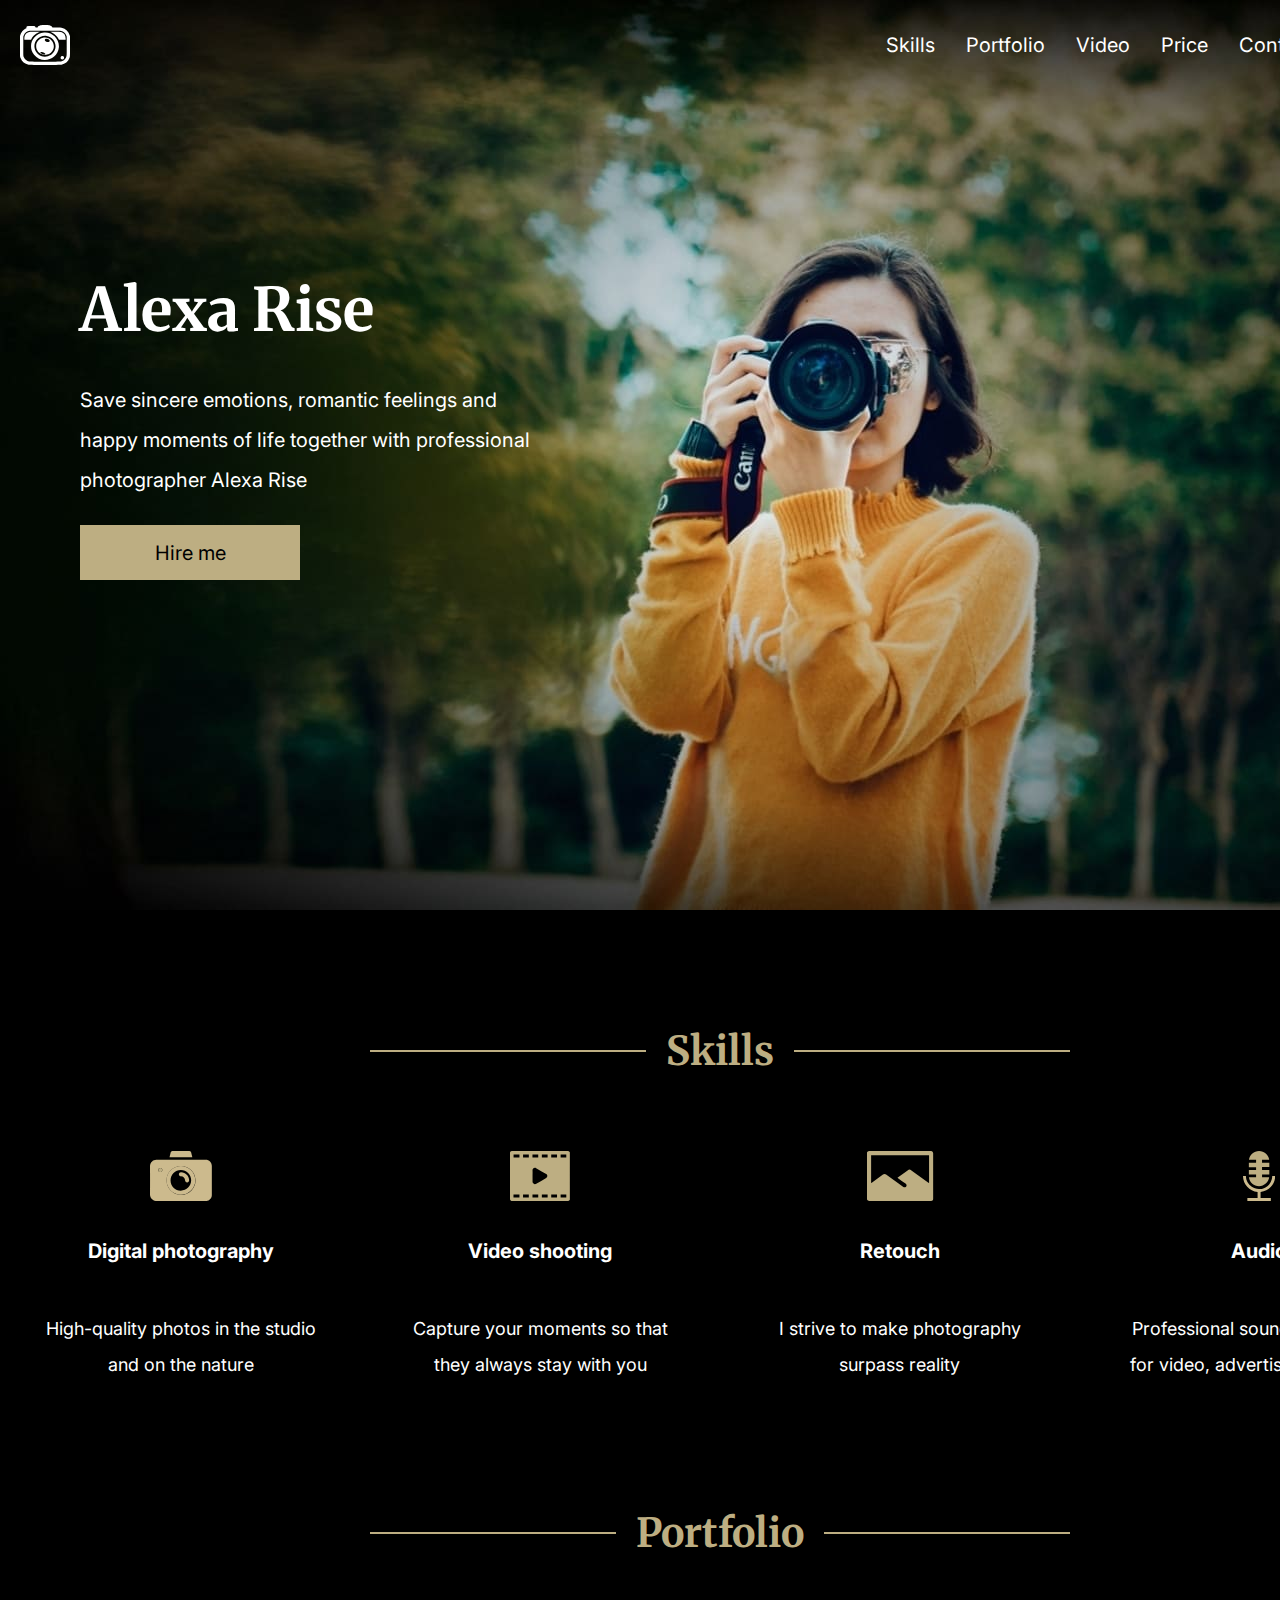
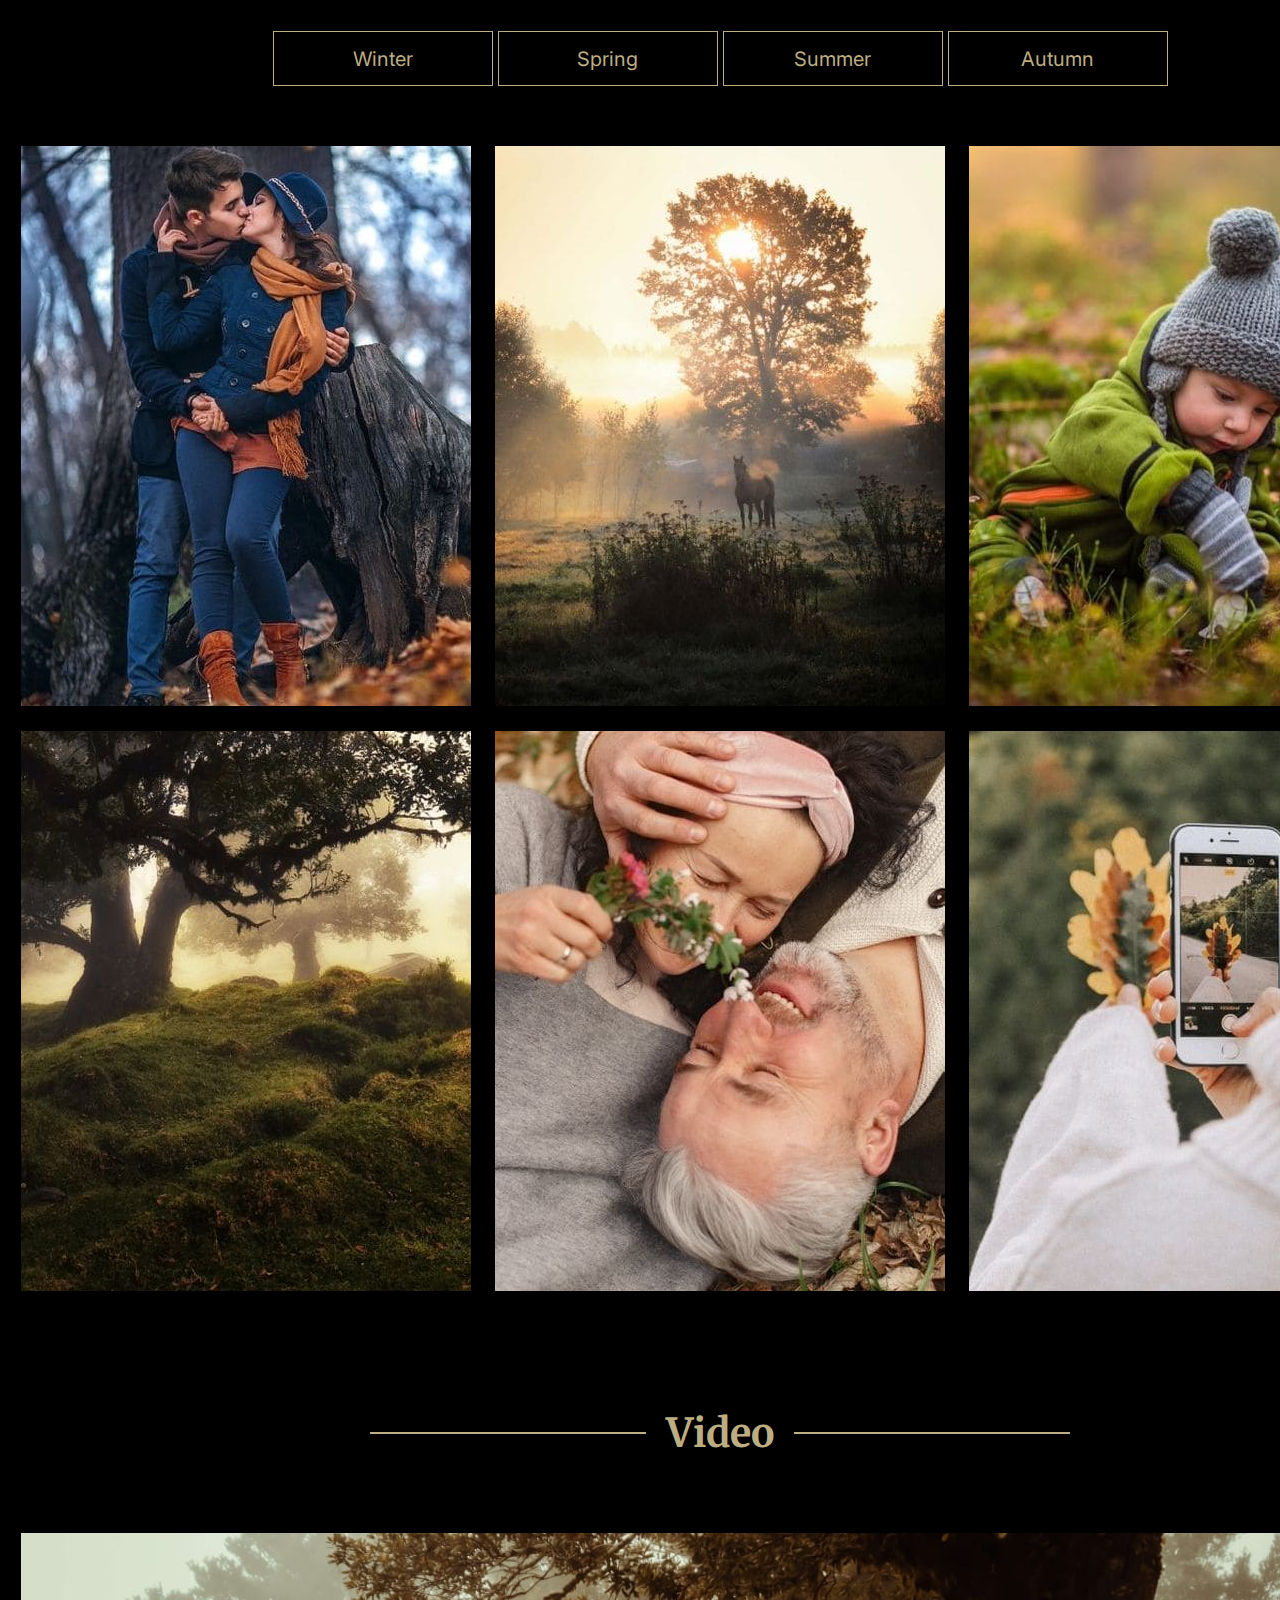
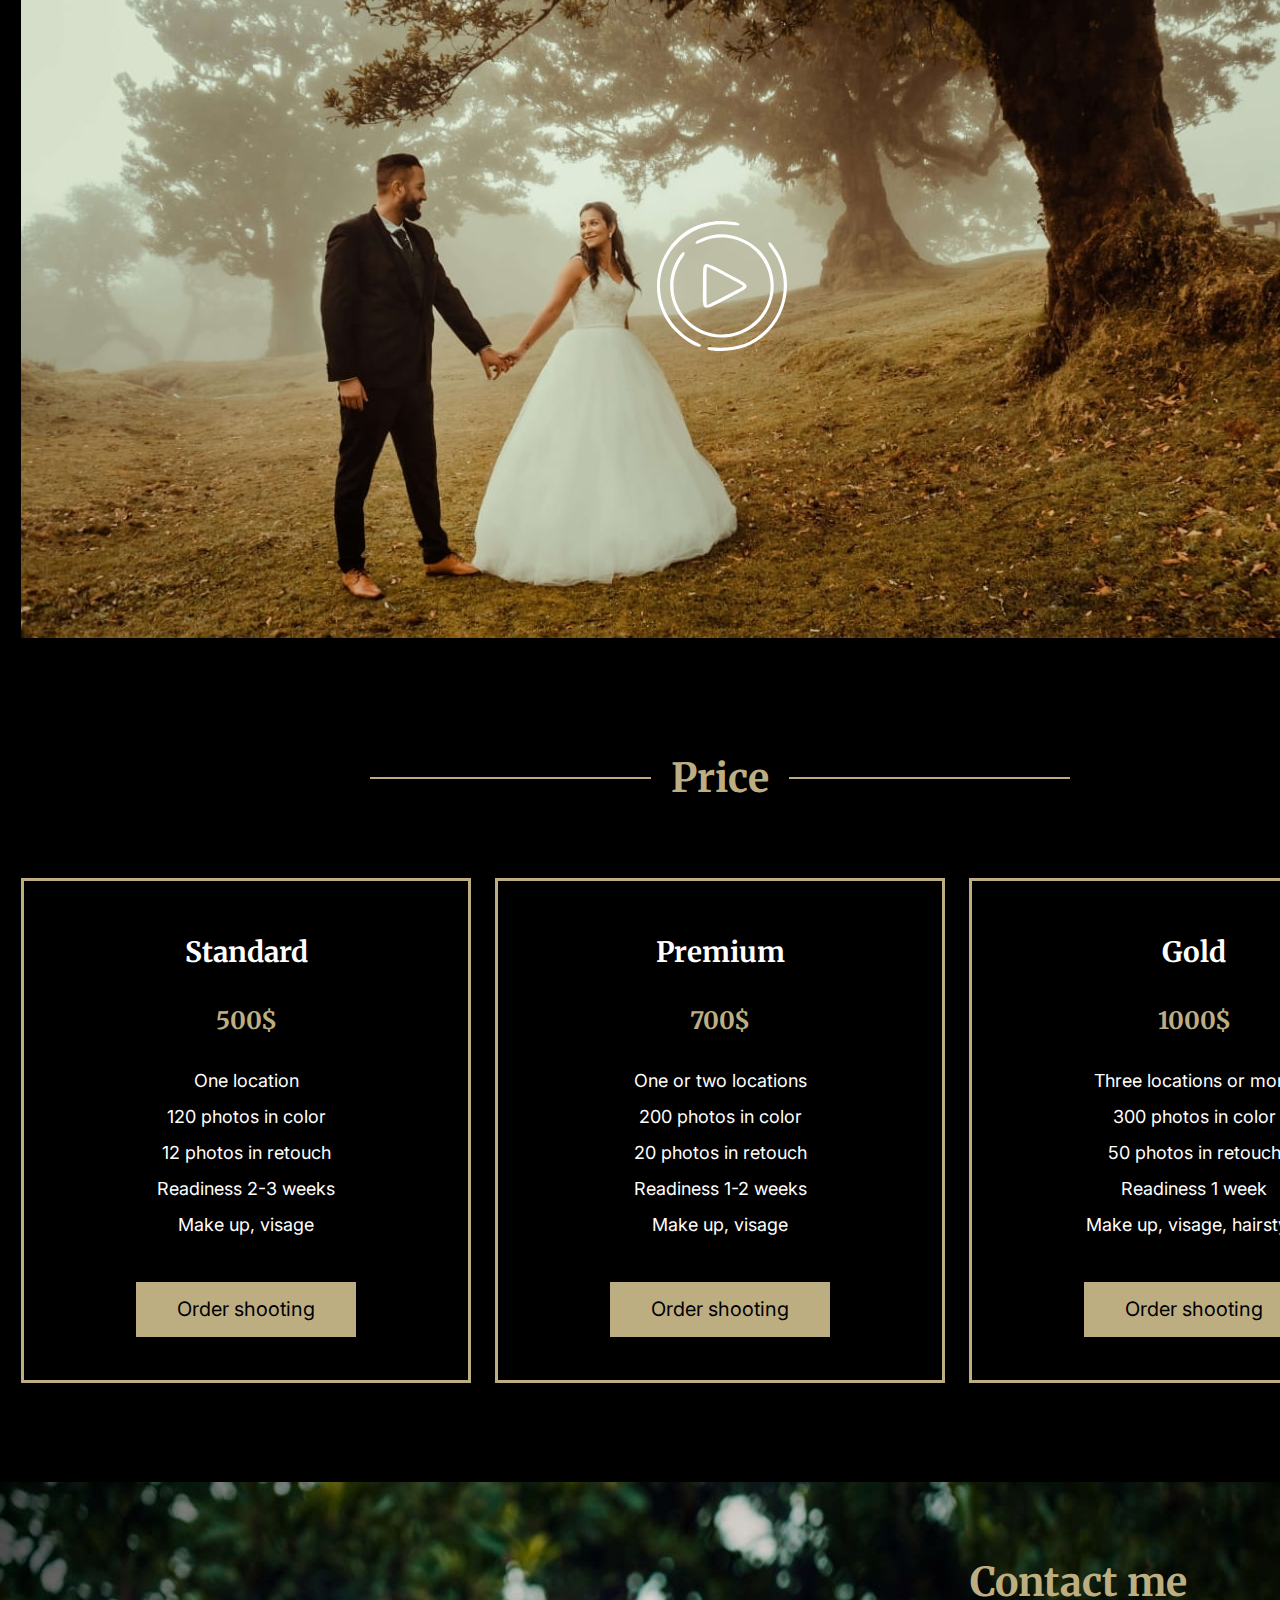
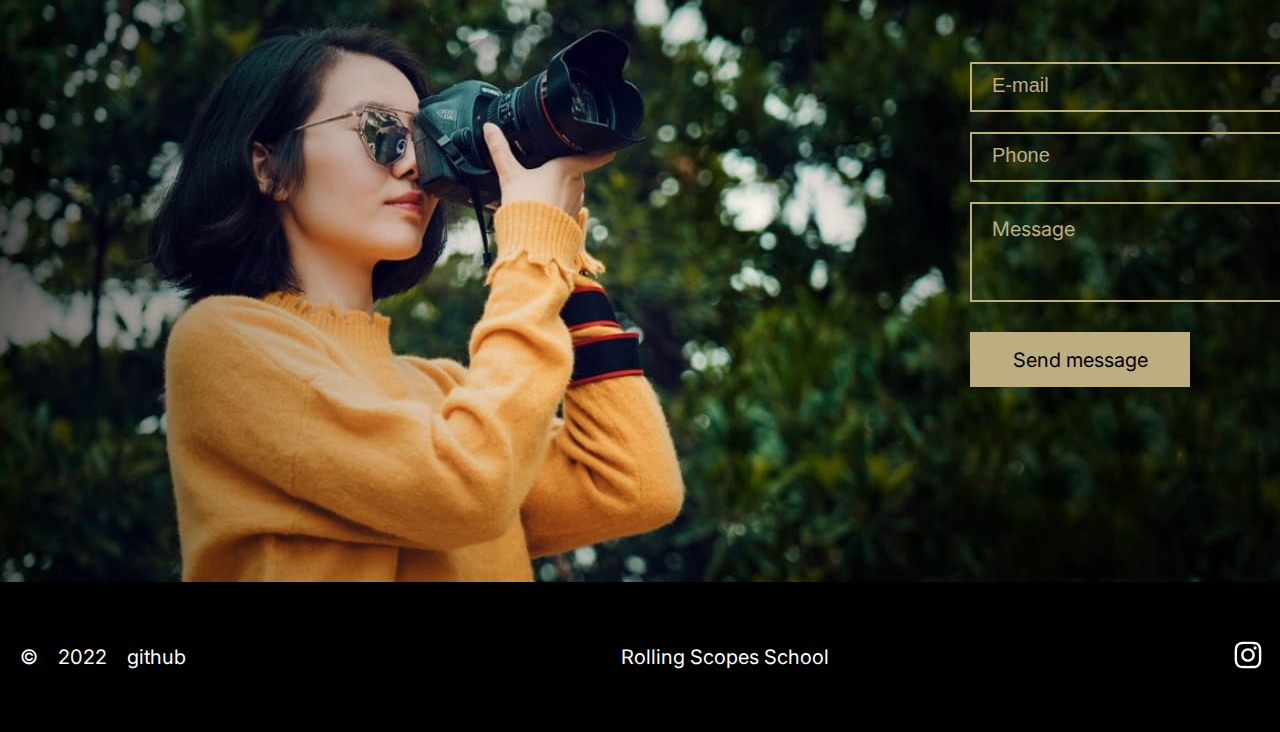
==== portfolio/index.html @ ec8ebc99 "feat: add files in repo" ====
<!DOCTYPE html>
<html lang="en">
<head>
    <meta charset="UTF-8">
    <meta http-equiv="X-UA-Compatible" content="IE=edge">
    <meta name="viewport" content="width=device-width, initial-scale=1.0">
    <title>portfolio</title>
    <link rel="stylesheet" href="style.css">
    <link rel="icon" href="assets/svg/favicon.ico">
    <link rel="preconnect" href="https://fonts.googleapis.com">
<link rel="preconnect" href="https://fonts.gstatic.com" crossorigin>
<link href="https://fonts.googleapis.com/css2?family=Inter:wght@400;700&family=Merriweather:wght@700&display=swap" rel="stylesheet">
</head>
<body>
    <header class="header-container">
        <div class="container" id="header">
          <div id="left">
            <img class="logo" src="./assets/svg/camera.svg" alt="camera">
          </div>
          
          <div id="center">
            <nav class="nav">
                <ul class="nav-list">
                 <li class="nav-item"><a href="#skills" class="nav-link">Skills</a></li>
                  <li class="nav-item"><a href="#portfolio" class="nav-link">Portfolio</a></li>
                  <li class="nav-item"><a href="#video" class="nav-link">Video</a></li>
                  <li class="nav-item"><a href="#price" class="nav-link">Price</a></li>
                  <li class="nav-item"><a href="#contacts" class="nav-link">Contacts</a></li>
                  <li ></li>
                </ul>
               </nav>
          </div>
          <div id="right">
         <a href="" class="lang_switch">ru</a><p id="slash">/</p><a href="" class="lang_switch">en</a>
          </div>
          
        </div>

    </header>
    <main>
        <div class="container">
         <section class="section-bg" id="hero">
             
                 <div id='heading_hero'>
                <h1>Alexa Rise</h1>
                <div id='hero_text'>
                    <p>Save sincere emotions, romantic feelings and happy moments of life together with professional photographer Alexa Rise</p>
                </div>
                <form id='bottom_hero'>
                  <button class="bottom_text">Hire me</button>
                </form>
                 </div>
            
            </section>
            <section class="section-skills" id="skills">
                <h2 class="section-title"><span>Skills</span></h2>
                <div id='skills-items'>
                    <div class="skill-item">
                        <img class="logo_skills" src="./assets/svg/camera1.svg" alt="camera">
                        <p class="header_text">Digital photography</p>
                        <p class="skills_text">High-quality photos in the studio and on the nature</p>
                    </div>
                    <div class="skill-item">
                        <img class="logo_skills" src="./assets/svg/video1.svg" alt="video">
                        <p class="header_text">Video shooting</p>
                        <p class="skills_text">Capture your moments so that they always stay with you</p>
                        </div>
                    <div class="skill-item">
                        <img class="logo_skills" src="./assets/svg/landscape.svg" alt="landscape">
                        <p class="header_text">Retouch</p>
                        <p class="skills_text">I strive to make photography surpass reality</p>
                    </div>
                    <div class="skill-item">
                        <img class="logo_skills" src="./assets/svg/mic1.svg" alt="Audio">
                        <p class="header_text">Audio</p>
                        <p class="skills_text">Professional sounds recording for video, advertising, portfolio</p>
                    </div>
                </div>
           </section>
            <section class="section-portfolio" id="portfolio">
                <h2 class="section-title"><span>Portfolio</span></h2>
                <div class="buttons">
                    <form class='bottom_portfolio'>
                        <button class="bottom_text_portfolio">Winter</button>
                      </form>
                      <form class='bottom_portfolio'>
                        <button class="bottom_text_portfolio">Spring</button>
                      </form>
                      <form class='bottom_portfolio'>
                        <button class="bottom_text_portfolio">Summer</button>
                      </form>
                      <form class='bottom_portfolio'>
                        <button class="bottom_text_portfolio">Autumn</button>
                      </form>
                </div>
                <div id="photo">
                    <img class="photo_item" src="./assets/img/portfolio-img.png" alt="portgolio_photo">
                    <img class="photo_item" src="./assets/img/horse.png" alt="portgolio_photo">
                    <img class="photo_item" src="./assets/img/portfolio-img(2).png" alt="portgolio_photo">
                    <img class="photo_item" src="./assets/img/portfolio-img(3).png" alt="portgolio_photo">
                    <img class="photo_item" src="./assets/img/portfolio-img(4).png" alt="portgolio_photo">
                    <img class="photo_item" src="./assets/img/portfolio-img(5).png" alt="portgolio_photo">
                </div>

            </section>
            <section class="section-video" id="video">
                <h2 class="section-title"><span>Video</span></h2>
                <div id='video_item'>
                    <div id="video_button"></div>
                    <video id="video_player">
                    </video>
                    
                </div>
            </section>
            <section class="section-price" id="price">
                <h2 class="section-title"><span>Price</span></h2>
                <div id="prices">
                    <div class="price-item">
                        <p class="header_price">Standard</p>
                        <p class="count_price">500$</p>
                        <p class="what_include">One location<br>120 photos in color<br>12 photos in retouch<br>Readiness 2-3 weeks<br>Make up, visage</p>
                        <div class="buttons">
                            <form class='bottom_price'>
                                <button class="bottom_text">Order shooting</button>
                              </form>
                        </div> 

                    </div>
                    <div class="price-item">
                        <p class="header_price">Premium</p>
                        <p class="count_price">700$</p>
                        <p class="what_include">One or two locations<br>200 photos in color<br>20 photos in retouch<br>Readiness 1-2 weeks<br>Make up, visage</p>
                        <div class="buttons">
                            <form class='bottom_price'>
                                <button class="bottom_text">Order shooting</button>
                              </form>
                        </div> 
                    </div>
                    <div class="price-item">
                        <p class="header_price">Gold</p>
                        <p class="count_price">1000$</p>
                        <p class="what_include">Three locations or more<br>300 photos in color<br>50 photos in retouch<br>Readiness 1 week<br>Make up, visage, hairstyle</p>
                        <div class="buttons">
                            <form class='bottom_price'>
                                <button class="bottom_text">Order shooting</button>
                              </form>
                        </div> 
                    </div>
                </div>
            </section>
            <section class="section-contacts" id="contacts">
                <div id="contact_form"><h2 class="section-title-contacts" id="contactme">Contact me</h2>
                <form>
                    <input type="email" placeholder="E-mail">
                    <input placeholder="Phone" type="tel">
                    <textarea placeholder="Message"></textarea>
                </form>
                <form class='bottom_contact'>
                    <button class="bottom_text_contact">Send message</button>
                  </form>
                </div>
                
            </section>

        </div>

    </main>
    <footer>
        <div class="container">
            <div id="footer">
                <div id="left_part">
                    <p class="left_part_content">© </p>
                    <p class="left_part_content">2022 </p>
                    <a href="https://github.com/AnnaBorisenko13" class="nav-link" id="footer_link">github</a>
                </div>
                <div id="center_part">
                    <a href="https://rs.school/js/" class="nav-link">Rolling Scopes School</a>
                </div>
                <div id="right_part">
                    <a href="instagram.com" class="logo"> <img src="./assets/svg/inst1.svg" alt="inst"></a> 
                    <a href="facebook.com" class="logo"> <img src="./assets/svg/fb1.svg" alt="facebook"></a>   
                    <a href="twitter.com" class="logo"> <img src="./assets/svg/tw1.svg" alt="tw"></a>   
                    <a href="pinterest.com" class="logo"> <img src="./assets/svg/pinterest1.svg" alt="pinterest"></a>     
                </div>
            </div>
                            
        </div>

    </footer>
    <script src="index.js"></script>    
</body>
</html>
---- portfolio/style.css ----
body {
    min-height: 100vh;
    margin: 0; 
    padding: 0;
    display: flex;
    flex-direction: column;
    justify-content: space-between;

}

html {
    scroll-behavior: smooth; 
  }
* {
    box-sizing: border-box;
  }
  h1{
      margin-top: 0;
  }
  h2 {
      margin-top: 0;
      width: 112px;
    height: 80px;
    font-family: Merriweather;
    font-style: normal;
    font-weight: bold;
    font-size: 40px;
    line-height: 80px;
    text-align: center;
    color: #BDAE82;
  }
  
  #header{
    display: flex;
    justify-content: space-between;
    
  }
  #left {
    margin-top: 25px;
    margin-left: 20px;
  }
  #center{
    display: flex;
    justify-content: flex-end;
    align-items: center;
   
    flex-grow: 2;
  }
  #right{
    display: flex;
    justify-content: space-between;
    align-items: center;
    gap: 9px;
    margin: 20px 20px 20px 31px;
    
  }
  
  #heading_hero{
    padding-top: 160px;
    margin-left: 60px;
  }
  h1{
    font-family: Merriweather;
font-style: normal;
font-weight: bold;
font-size: 60px;
line-height: 120px;
color: #FFFFFF;
margin: 0;
  }
  #hero_text{
    width: 470px;
    height: 120px;
  }
  p{
    font-family: Inter;
font-style: normal;
font-weight: normal;
font-size: 20px;
line-height: 40px;
color: #FFFFFF;
margin-top: 10px;
  }
  #bottom_hero{
    margin-top: 25px;
    height: 55px;
    width: 220px;
background-color: #BDAE82;
border-radius: 0px;
  }
  .bottom_price{
    height: 55px;
    width: 220px;
background-color: #BDAE82;
border-radius: 0px;
margin: 0;
  }
  .bottom_contact{
    height: 55px;
    width: 220px;
background-color: #BDAE82;
border-radius: 0px;
margin-top: 30px;
  }
  .bottom_portfolio{
    margin-top: 25px;
    height: 55px;
    width: 220px;
background-color: black;
border-radius: 0px;
  }
  .bottom_text{
width: 220px;
height: 55px;
text-align: center;
color: #000000;
cursor: pointer;
font-family: Inter;
font-style: normal;
font-weight: normal;
font-size: 20px;
line-height: 40px;
border: none;
background: none;
  }
  .bottom_text:hover{
    color: #BDAE82;
    border: none;
    background-color: black;
    border: 1px solid #BDAE82;
  }
  .bottom_text_contact:hover{
    color: #BDAE82;
    border: none;
    background-color: black;
    border: 1px solid #BDAE82;
  }
  .nav-link:hover{
    color: #BDAE82;
    
  }
  .lang_switch:hover{
    color: #BDAE82;
  }
  .bottom_text_portfolio{
    width: 220px;
    height: 55px;
    text-align: center;
    color: #BDAE82;
    cursor: pointer;
    font-family: Inter;
    font-style: normal;
    font-weight: normal;
    font-size: 20px;
    line-height: 40px;
    border: 1px solid #BDAE82;
    background: none;
    transition: 0.3s;
      }
  .bottom_text_portfolio:hover{
    color: black;
    border: none;
    background-color: #BDAE82;
  }
  .bottom_text_contact{
    width: 220px;
    height: 55px;
    text-align: center;
    color: #000000;
    cursor: pointer;
    font-family: Inter;
    font-style: normal;
    font-weight: normal;
    font-size: 20px;
    line-height: 40px;
    border: none;
    background: none;
      }
  #photo{
    height: 1145px;
    padding: 0;
    margin: 60px 20px 0px 20px;
    display: flex;
    justify-content: space-between;
    align-content: space-between;
    flex-wrap: wrap;
    gap: 5px;
  }
  .photo_item{
    height: 560px;
  }
  #video_item{
    margin: 60px 20px 0px 20px;
    height: 705px;
    background-color: blanchedalmond;
    position: relative;
  display: flex;
  justify-content: center;
  align-items: center;
  }
  #video_player{
    background-image: url('./assets/img/video-player.png');
    width: 1400px;
    height: 705px;
    controls
  }
  #video_button{
    position: absolute;
    width: 129.86px;
    height:130px;
    left:636px;
    background-image:url('./assets/svg/Play_hover.svg');
  }
  
  #footer{
    display: flex;
    justify-content: space-between;
    align-items: center;
    background-color: black;
    height: 150px;
    
  }
  #left_part{
    display: flex;
    justify-content: flex-start;
    margin: 0 20px;
    align-items: center;
    gap: 20px;   
  }
  #center_part{
    display: flex;
    justify-content: center;
    align-items: center; 
  }
  #right_part{
    display: flex;
    justify-content: flex-end;
    margin: 0 20px;
    align-items: center;
    gap: 20px; 
  }
  .left_part_content{
    font-family: Inter;
    font-style: normal;
    font-weight: normal;
    font-size: 20px;
    line-height: 50px;
    color: #FFFFFF;
    margin: 0;
  }
section{
  margin: 0;
  padding: 0;
  background-color: black;
}
.container {
    width: 1440px;
    margin: 0 auto;
    
  }
  .section-bg {
    width: 1440px;
    height: 820px;
    margin: 0 auto;
    padding: 0 20px;
    background-image: url('./assets/img/bg.png');
      background-position: center -90px;
      background-repeat: no-repeat;
  }

  .section-skills {
    width: 1440px;
    height: 482px;
    margin-left: 0px;
    border: 0.1px solid black;
  }
  .section-portfolio {
    width: 1440px;
    height: 1500px;
    margin-left: 0px;
    border: 0.1px solid black;
  }
  .section-video {
    width: 1440px;
    height: 945px;
    margin-left: 0px;
    border: 0.1px solid black;
  }
  .section-price {
    width: 1440px;
    height: 845px;
    margin-left: 0px;
    border: 0.1px solid black;
  }
  .section-contacts {
    width: 1440px;
    height: 700px;
    left: 0px;
    background-size: auto 700px;
    background-image: url('./assets/img/contacts.jpg');
    background-position: center center;
  }
  .section-title {
    height: 80px;
    width: 700px;
    margin-top: 100px;
    margin-left: auto;
    margin-right: auto;
    background-image: linear-gradient(to top, #000 39px, #bdae82 39px, #bdae82 41px, #000 41px);
  }
  .section-title-contacts {
    height: 80px;
    width: 700px;
    margin-left: auto;
    margin-right: auto;
    margin-bottom: 40px;
  }
  #section-title-line {
    height: 2px;
    margin-left: 0%;
    margin-right: 0%;
    margin-top: 39px;
    background: #BDAE82;
    border-radius: 0px;
  }
  #rectangle{
    height: 80px;
    margin-left: 0%;
    margin-right: 0%;
    margin-top: 0px;
    background: #000000;
    border-radius: 0px;
  }
  #skills-items{
    display: flex;
    justify-content: space-between;
    flex-wrap: wrap;
    margin: 60px 20px 0px 20px;
  }
  .skill-item{
    display: flex;
    flex-direction: column;
    text-align: center;
    justify-content: space-between;
    background-position: center top;
    width: 320px;
    height: 232px;
  }
  #prices{
    display: flex;
    justify-content: space-between;
    flex-wrap: wrap;
    margin: 60px 20px 0px 20px;
  
    
  }
  .price-item{
    display: flex;
    flex-direction: column;
    text-align: center;
    justify-content: space-between;
    background-position: center top;
    width: 450px;
    height: 505px;
    border: 3px solid #BDAE82;
    gap: 25px;
    padding: 43px 0;
      }
    .header_price{
      font-family: Merriweather;
      font-style: normal;
      font-weight: bold;
      font-size: 28px;
      line-height: 56px;
      text-align: center;
      color: #FFFFFF;
      margin: 0;
    }
    .count_price{
      font-family: Merriweather;
font-style: normal;
font-weight: bold;
font-size: 24px;
line-height: 4px;
text-align: center;
color: #BDAE82;
margin: 0;
    }
    .what_include{
      font-family: Inter;
font-style: normal;
font-weight: normal;
font-size: 18px;
line-height: 36px;
text-align: center;
color: #FFFFFF;
margin: 0;
    }
  .header_text{
    font-family: Inter;
font-style: normal;
font-weight: bold;
font-size: 20px;
line-height: 40px;
text-align: center;
color: #FFFFFF;
  }
  .skills_text{
    margin: 0 20px;
height: 72px;
font-family: Inter;
font-style: normal;
font-weight: normal;
font-size: 18px;
line-height: 36px;
text-align: center;
color: #FFFFFF;
  }
  .buttons{
    display: flex;
    justify-content: center;
    gap: 5px
  }
  span {
    width: 152px;
    height: 80px;
    padding: 0px 20px;
    background-color: black;
     }
         #contact_form {
        margin-left: 970px;
        padding-top: 60px;
      }
      #contactme{
        text-align: left;
      }
      form{
        
        height: 240px;
        width: 450px;
        display: flex;
        justify-content: space-between;
        flex-direction: column;
      }
      input{
        height: 50px;
padding: 0;
background: none;
border: 2px solid #BDAE82;
box-sizing: border-box;
border-radius: 0px;

      }
      input::placeholder{
        font-family: inherit;
        color: #bdae82;
        font-size: 20px;
        padding: 5px 226px 5px 20px;
        line-height: 40px;
        align-items: center;
        
      }
      textarea {
        height: 100px;
padding: 0;
background: none;
border: 2px solid #BDAE82;
box-sizing: border-box;
border-radius: 0px;
resize: none;
      }
      textarea::placeholder{
        font-family: Inter;
        color: #bdae82;
        font-size: 20px;
        padding: 5px 0px 5px 20px;
        line-height: 40px;
        align-items: center;
        
        
      }
  .camera_header{
    background: #FFFFFF;
    height: 40px;
    width: 50px;
    position: absolute;
width: 50px;
height: 50px;
left: 20px;
top: 20px;
  }
  nav{
  
    margin-left: auto;
  }
  .nav-list {
    display: flex;
    justify-content: flex-end;
    align-items: center;
    list-style: none;
    line-height: 50px;
    
    margin: 20px 0;
     }
     .nav-link {
      text-decoration: none;
      font-family: Inter;
      font-style: normal;
      font-weight: normal;
      font-size: 20px;
      color: #FFFFFF;
      text-align: center;
      padding-left: 31px;
    }
    .lang_switch {
      text-decoration: none;
      font-family: Inter;
      font-style: normal;
      font-weight: normal;
      font-size: 20px;
      color: #FFFFFF;
      text-align: center;
      gap: 9px;
    }
    #slash{
      margin: 0;
      padding: 0;
    }
    #footer_link{
      padding: 0;
    }
    .header-container {
      background-image: url('./assets/img/bg.png');
      background-repeat: no-repeat;
      background-position: center 0;
      margin: 0 auto;
      width: 1440px;
      height: 90px;    
    }
    .hero-container {
      background-image: url('./assets/img/bg.png');
      background-position: center -90px;
      background-repeat: no-repeat;
    }
    .logo {
      
      background-size: contain;
      background-repeat: no-repeat;  
      transition: 0.3s;
    }
    .logo:hover {
      filter: invert(26%) sepia(15%) saturate(638%) hue-rotate(7deg) brightness(92%)
        contrast(87%);
    }
    .logo_skills{
      height: 50px;
    }
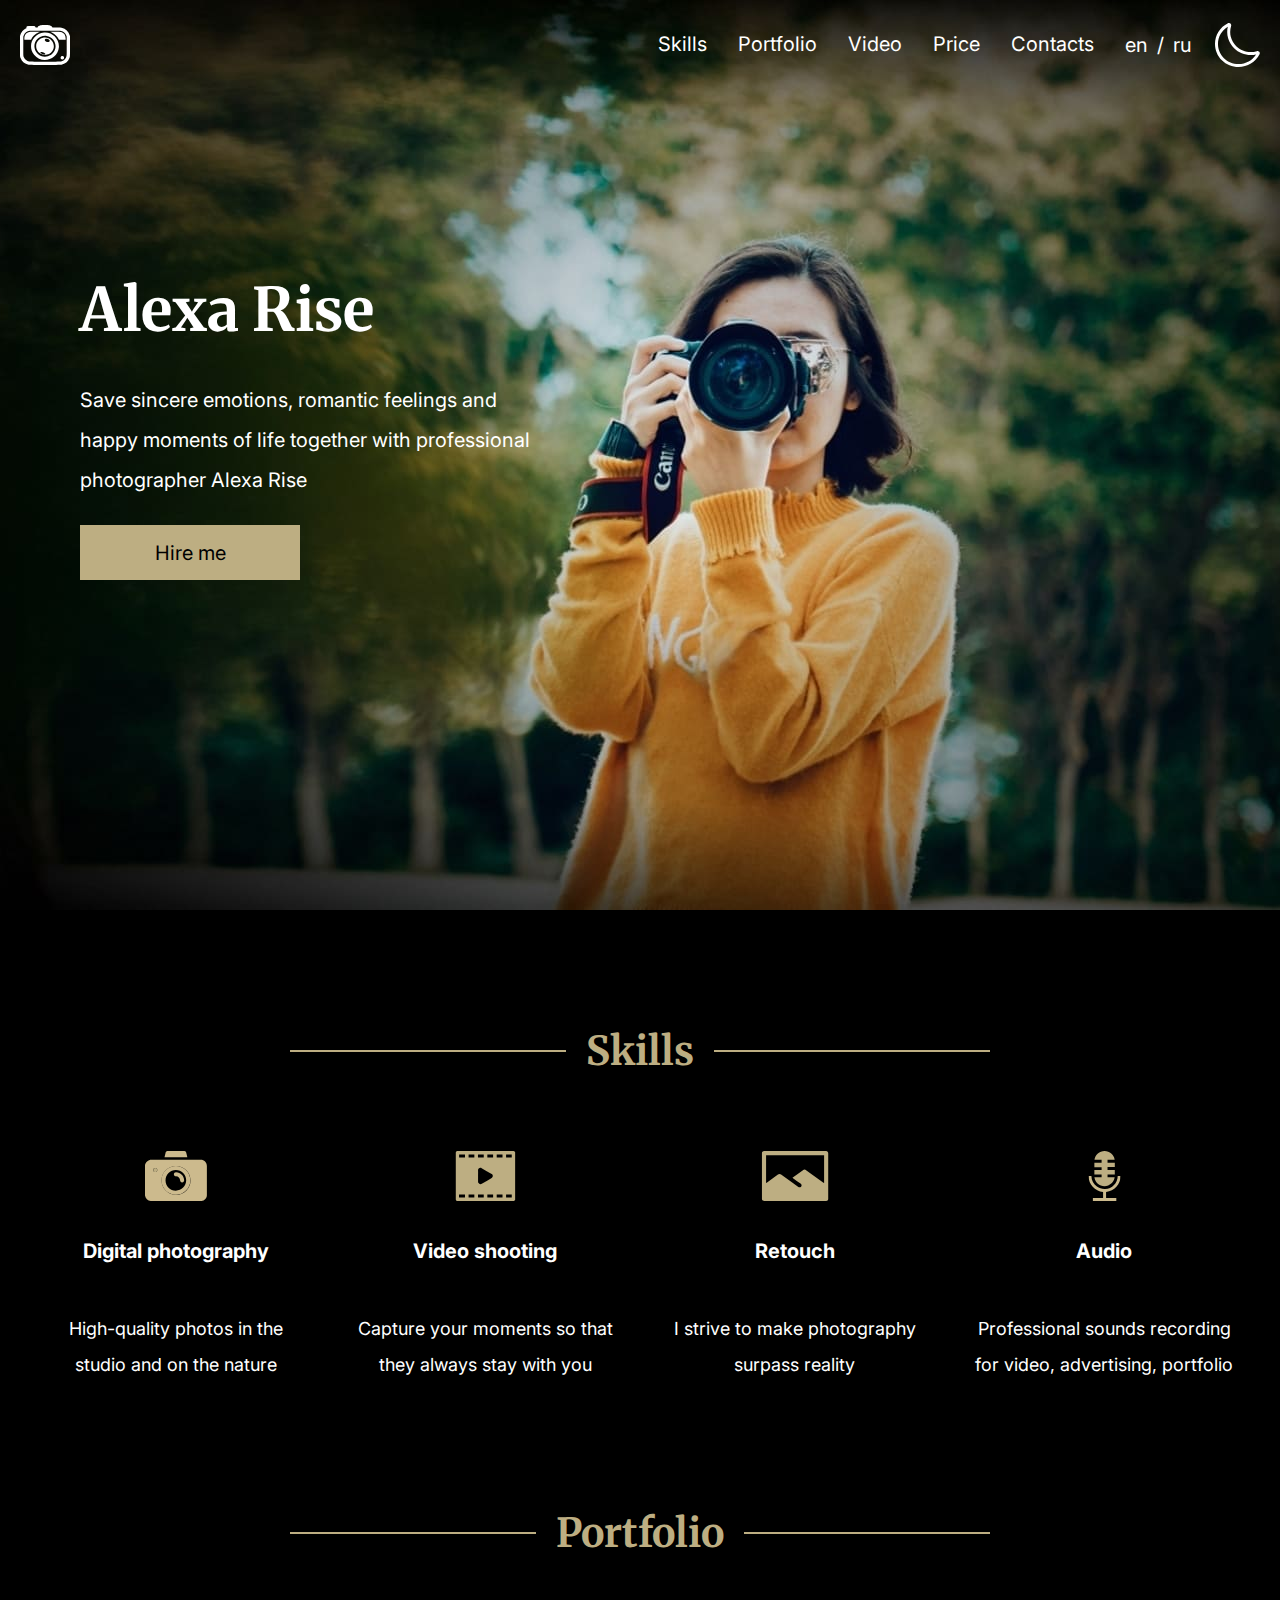
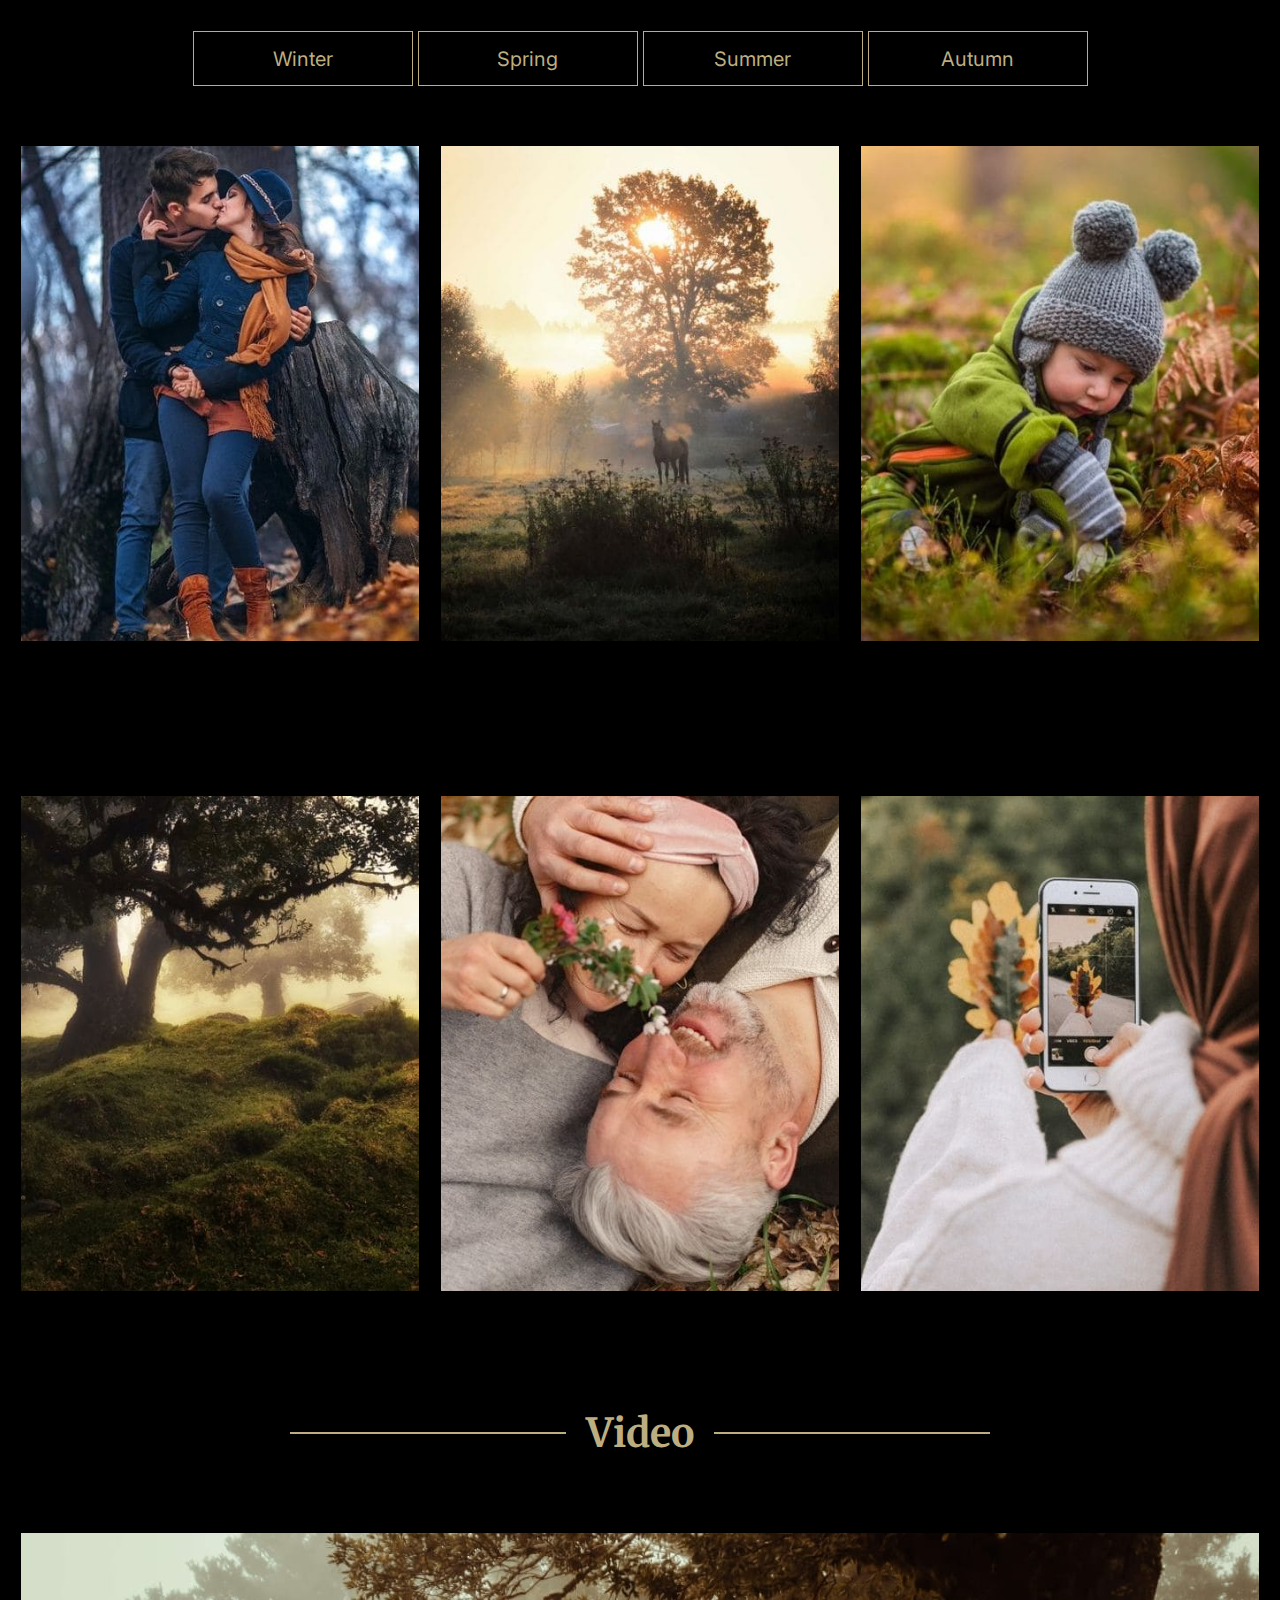
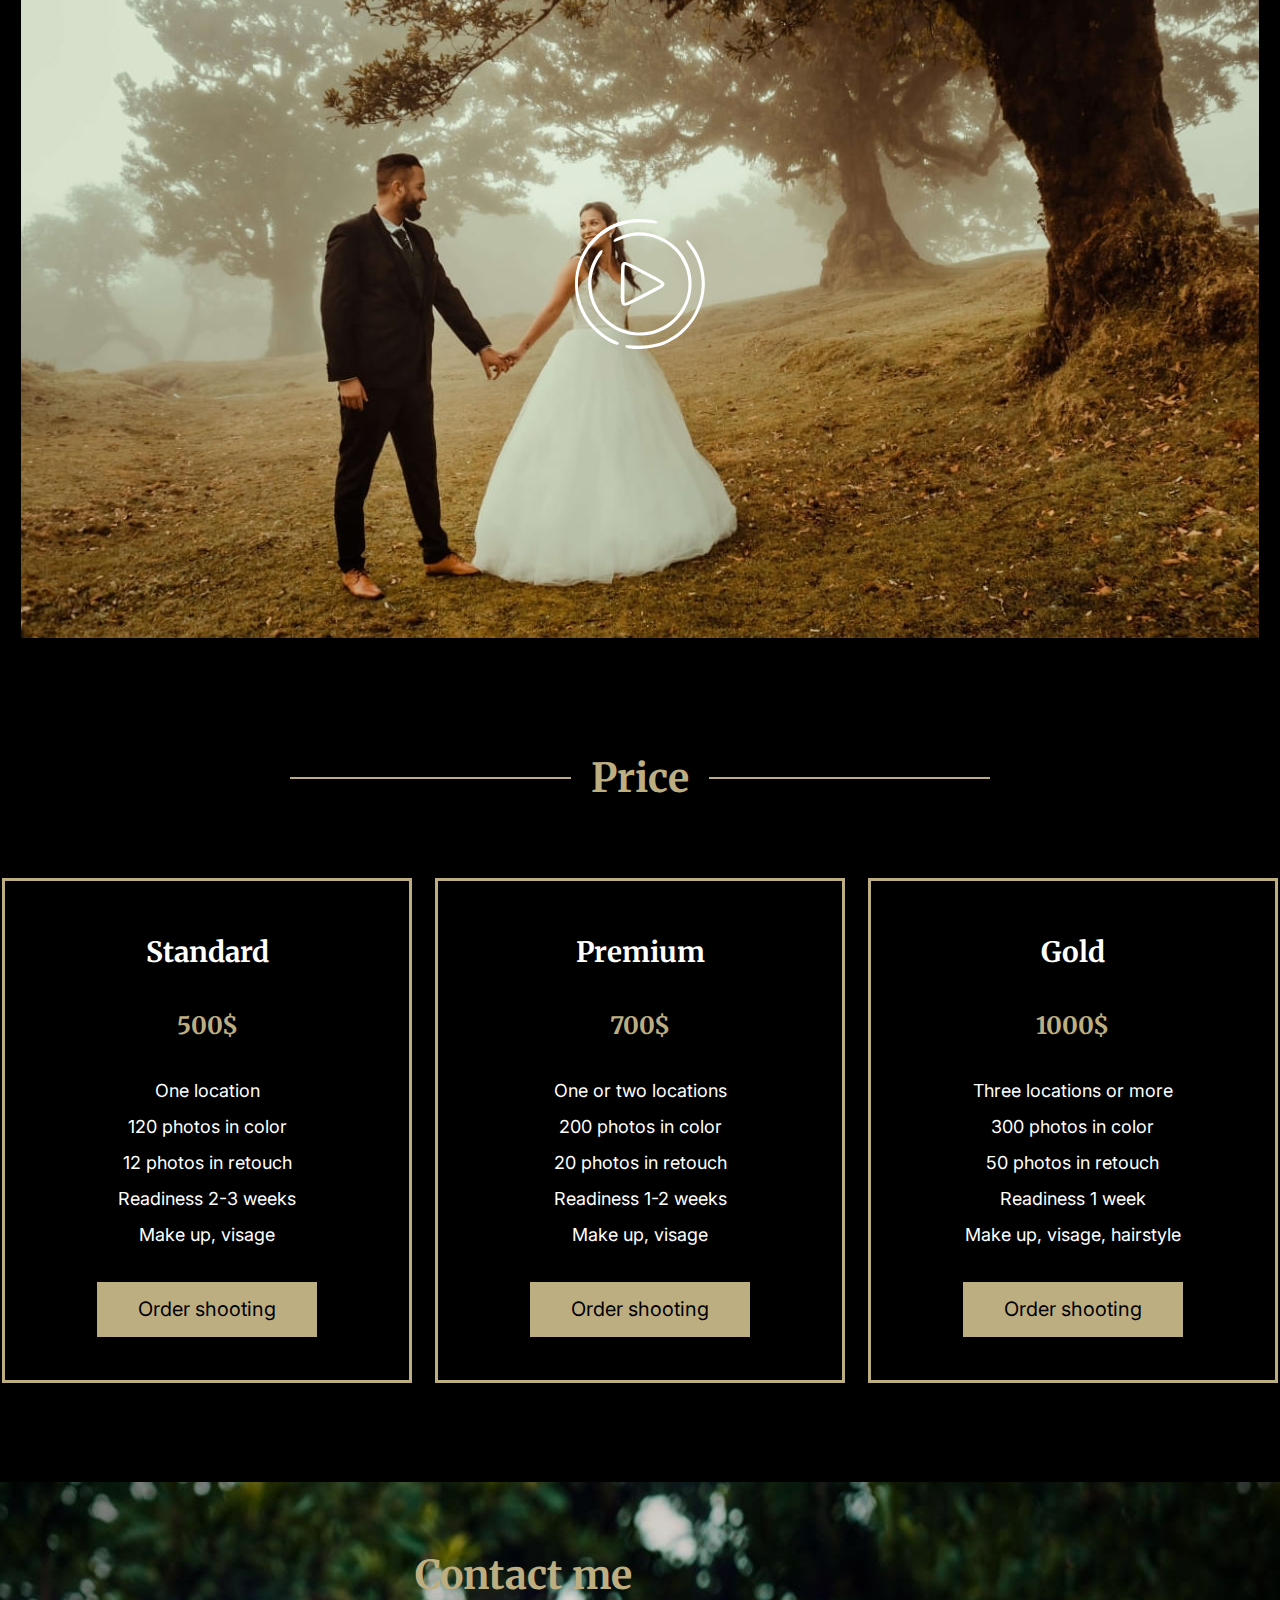
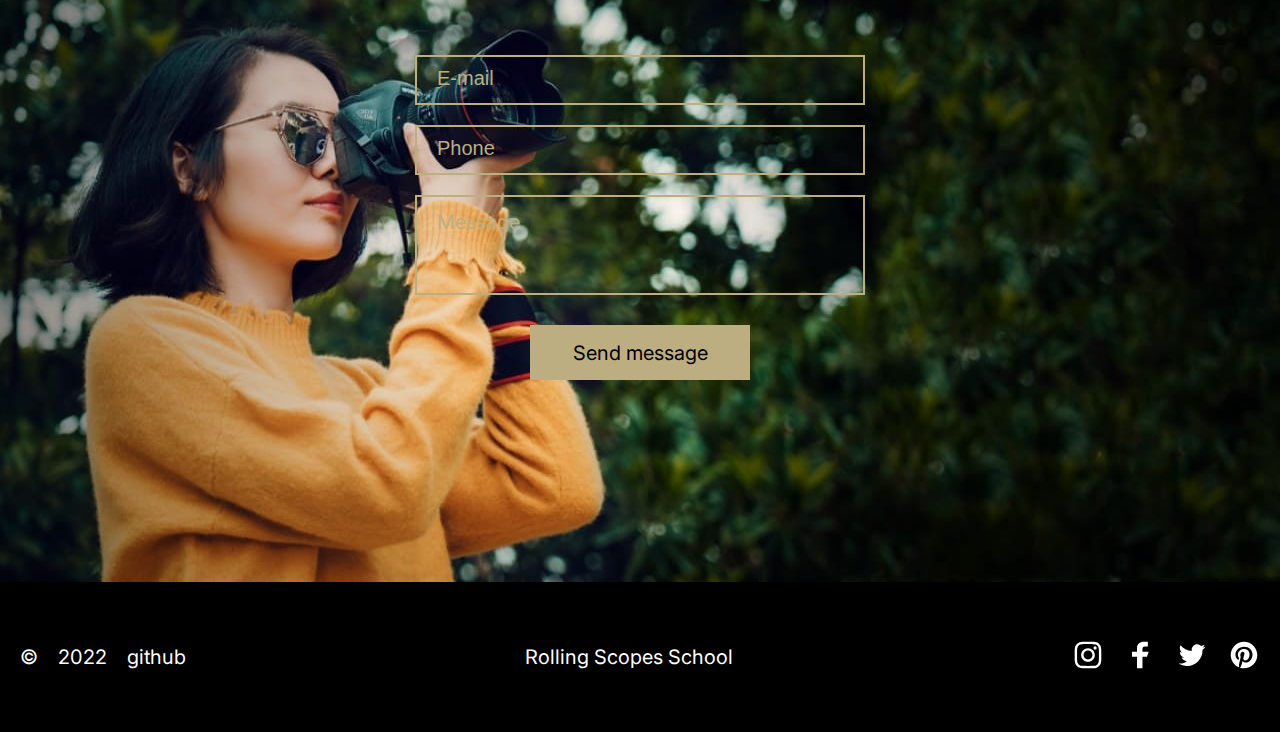
==== commit d0847c0d: "add files in repo" ====
--- a/portfolio/index.html
+++ b/portfolio/index.html
@@ -3,7 +3,7 @@
 <head>
     <meta charset="UTF-8">
     <meta http-equiv="X-UA-Compatible" content="IE=edge">
-    <meta name="viewport" content="width=device-width, initial-scale=1.0">
+    <meta name="viewport" content="width=device-width, initial-scale=1.0" />
     <title>portfolio</title>
     <link rel="stylesheet" href="style.css">
     <link rel="icon" href="assets/svg/favicon.ico">
@@ -12,26 +12,34 @@
 <link href="https://fonts.googleapis.com/css2?family=Inter:wght@400;700&family=Merriweather:wght@700&display=swap" rel="stylesheet">
 </head>
 <body>
-    <header class="header-container">
+    <header>
         <div class="container" id="header">
           <div id="left">
             <img class="logo" src="./assets/svg/camera.svg" alt="camera">
           </div>
           
-          <div id="center">
+          <div class="center ">
             <nav class="nav">
                 <ul class="nav-list">
-                 <li class="nav-item"><a href="#skills" class="nav-link">Skills</a></li>
-                  <li class="nav-item"><a href="#portfolio" class="nav-link">Portfolio</a></li>
-                  <li class="nav-item"><a href="#video" class="nav-link">Video</a></li>
-                  <li class="nav-item"><a href="#price" class="nav-link">Price</a></li>
-                  <li class="nav-item"><a href="#contacts" class="nav-link">Contacts</a></li>
+                 <li class="nav-item"><a href="#skills" class="nav-link-head" data-i18="skills">Skills</a></li>
+                  <li class="nav-item"><a href="#portfolio" class="nav-link-head" data-i18="portfolio">Portfolio</a></li>
+                  <li class="nav-item"><a href="#video" class="nav-link-head" data-i18="video">Video</a></li>
+                  <li class="nav-item"><a href="#price" class="nav-link-head" data-i18="price">Price</a></li>
+                  <li class="nav-item"><a href="#contacts" class="nav-link-head" data-i18="contacts">Contacts</a></li>
                   <li ></li>
                 </ul>
                </nav>
           </div>
-          <div id="right">
-         <a href="" class="lang_switch">ru</a><p id="slash">/</p><a href="" class="lang_switch">en</a>
+          <div class="right">
+         <p class="en">en</p><p class="slash">/</p><p class="ru" style="margin-right: 14px;">ru</p>
+         <div class="logo_swithcer">
+            
+         </div>
+         <div class="hamburger">
+            <div class="line line1"></div>
+            <div class="line line2"></div>
+            <div class="line line3"></div>
+          </div>
           </div>
           
         </div>
@@ -42,56 +50,54 @@
          <section class="section-bg" id="hero">
              
                  <div id='heading_hero'>
-                <h1>Alexa Rise</h1>
+                <h1 data-i18="hero-title">Alexa Rise</h1>
                 <div id='hero_text'>
-                    <p>Save sincere emotions, romantic feelings and happy moments of life together with professional photographer Alexa Rise</p>
+                    <p data-i18="hero-text">Save sincere emotions, romantic feelings and happy moments of life together with professional photographer Alexa Rise</p>
                 </div>
                 <form id='bottom_hero'>
-                  <button class="bottom_text">Hire me</button>
+                  <button class="bottom_text" data-i18="hire">Hire me</button>
                 </form>
                  </div>
             
             </section>
-            <section class="section-skills" id="skills">
-                <h2 class="section-title"><span>Skills</span></h2>
+            <section class="section-skills" id="skills" >
+                <h2 class="section-title" ><span data-i18="skills">Skills</span></h2>
                 <div id='skills-items'>
                     <div class="skill-item">
                         <img class="logo_skills" src="./assets/svg/camera1.svg" alt="camera">
-                        <p class="header_text">Digital photography</p>
-                        <p class="skills_text">High-quality photos in the studio and on the nature</p>
+                        <p class="header_text" data-i18="skill-title-1">Digital photography</p>
+                        <p class="skills_text" data-i18="skill-text-1">High-quality photos in the studio and on the nature</p>
                     </div>
                     <div class="skill-item">
                         <img class="logo_skills" src="./assets/svg/video1.svg" alt="video">
-                        <p class="header_text">Video shooting</p>
-                        <p class="skills_text">Capture your moments so that they always stay with you</p>
+                        <p class="header_text" data-i18="skill-title-2">Video shooting</p>
+                        <p class="skills_text" data-i18="skill-text-2">Capture your moments so that they always stay with you</p>
                         </div>
                     <div class="skill-item">
                         <img class="logo_skills" src="./assets/svg/landscape.svg" alt="landscape">
-                        <p class="header_text">Retouch</p>
-                        <p class="skills_text">I strive to make photography surpass reality</p>
+                        <p class="header_text" data-i18="skill-title-3">Retouch</p>
+                        <p class="skills_text" data-i18="skill-text-3">I strive to make photography surpass reality</p>
                     </div>
                     <div class="skill-item">
                         <img class="logo_skills" src="./assets/svg/mic1.svg" alt="Audio">
-                        <p class="header_text">Audio</p>
-                        <p class="skills_text">Professional sounds recording for video, advertising, portfolio</p>
+                        <p class="header_text" data-i18="skill-title-4">Audio</p>
+                        <p class="skills_text" data-i18="skill-text-4">Professional sounds recording for video, advertising, portfolio</p>
                     </div>
                 </div>
            </section>
             <section class="section-portfolio" id="portfolio">
-                <h2 class="section-title"><span>Portfolio</span></h2>
+                <h2 class="section-title" ><span data-i18="portfolio">Portfolio</span></h2>
                 <div class="buttons">
-                    <form class='bottom_portfolio'>
-                        <button class="bottom_text_portfolio">Winter</button>
-                      </form>
-                      <form class='bottom_portfolio'>
-                        <button class="bottom_text_portfolio">Spring</button>
-                      </form>
-                      <form class='bottom_portfolio'>
-                        <button class="bottom_text_portfolio">Summer</button>
-                      </form>
-                      <form class='bottom_portfolio'>
-                        <button class="bottom_text_portfolio">Autumn</button>
-                      </form>
+                   
+                        <button class="bottom_portfolio" data-season="winter" data-i18="winter">Winter</button>
+                      
+                        <button class="bottom_portfolio" data-season="spring" data-i18="spring">Spring</button>
+                     
+                        <button class="bottom_portfolio" data-season="summer" data-i18="summer">Summer</button>
+                  
+                   
+                        <button class="bottom_portfolio" data-season="autumn" data-i18="autumn">Autumn</button>
+                      
                 </div>
                 <div id="photo">
                     <img class="photo_item" src="./assets/img/portfolio-img.png" alt="portgolio_photo">
@@ -104,24 +110,29 @@
 
             </section>
             <section class="section-video" id="video">
-                <h2 class="section-title"><span>Video</span></h2>
+                <h2 class="section-title" ><span data-i18="video">Video</span></h2>
                 <div id='video_item'>
-                    <div id="video_button"></div>
-                    <video id="video_player">
-                    </video>
+                    <a href="twitter.com" > <img class="play" src="./assets/svg/Play_hover.svg" alt="play"></a>  
                     
                 </div>
+               
             </section>
             <section class="section-price" id="price">
-                <h2 class="section-title"><span>Price</span></h2>
+                <h2 class="section-title" ><span data-i18="price">Price</span></h2>
                 <div id="prices">
                     <div class="price-item">
                         <p class="header_price">Standard</p>
                         <p class="count_price">500$</p>
-                        <p class="what_include">One location<br>120 photos in color<br>12 photos in retouch<br>Readiness 2-3 weeks<br>Make up, visage</p>
-                        <div class="buttons">
+                        <div class="what_include">
+                            <p class="what_include" data-i18="price-description-1-span-1">One location</p>
+                            <p class="what_include" data-i18="price-description-1-span-2">120 photos in color</p>
+                            <p class="what_include" data-i18="price-description-1-span-3">12 photos in retouch</p>
+                            <p class="what_include" data-i18="price-description-1-span-4">Readiness 2-3 weeks</p>
+                            <p class="what_include" data-i18="price-description-1-span-5">Make up, visage</p>
+                        </div>
+                            <div class="buttons_price">
                             <form class='bottom_price'>
-                                <button class="bottom_text">Order shooting</button>
+                                <button class="bottom_text" data-i18="order">Order shooting</button>
                               </form>
                         </div> 
 
@@ -129,34 +140,48 @@
                     <div class="price-item">
                         <p class="header_price">Premium</p>
                         <p class="count_price">700$</p>
-                        <p class="what_include">One or two locations<br>200 photos in color<br>20 photos in retouch<br>Readiness 1-2 weeks<br>Make up, visage</p>
-                        <div class="buttons">
+                        <div class="what_include">
+                            <p class="what_include" data-i18="price-description-2-span-1">One or two locations</p>
+                            <p class="what_include" data-i18="price-description-2-span-2">200 photos in color</p>
+                            <p class="what_include" data-i18="price-description-2-span-3">20 photos in retouch</p>
+                            <p class="what_include" data-i18="price-description-2-span-4">Readiness 1-2 weeks</p>
+                            <p class="what_include" data-i18="price-description-2-span-5">Make up, visage</p>
+                        </div>
+                       
+                        <div class="buttons_price">
                             <form class='bottom_price'>
-                                <button class="bottom_text">Order shooting</button>
+                                <button class="bottom_text"  data-i18="order">Order shooting</button>
                               </form>
                         </div> 
                     </div>
                     <div class="price-item">
                         <p class="header_price">Gold</p>
                         <p class="count_price">1000$</p>
-                        <p class="what_include">Three locations or more<br>300 photos in color<br>50 photos in retouch<br>Readiness 1 week<br>Make up, visage, hairstyle</p>
-                        <div class="buttons">
+                        <div class="what_include">
+                            <p class="what_include" data-i18="price-description-3-span-1">Three locations or more </p>
+                            <p class="what_include" data-i18="price-description-3-span-2">300 photos in color</p>
+                            <p class="what_include" data-i18="price-description-3-span-3">50 photos in retouch</p>
+                            <p class="what_include" data-i18="price-description-3-span-4">Readiness 1 week </p>
+                            <p class="what_include" data-i18="price-description-3-span-5">Make up, visage, hairstyle</p>
+                        </div>
+                       
+                        <div class="buttons_price">
                             <form class='bottom_price'>
-                                <button class="bottom_text">Order shooting</button>
+                                <button class="bottom_text" data-i18="order">Order shooting</button>
                               </form>
                         </div> 
                     </div>
                 </div>
             </section>
             <section class="section-contacts" id="contacts">
-                <div id="contact_form"><h2 class="section-title-contacts" id="contactme">Contact me</h2>
+                <div id="contact_form"><h2 class="section-title-contacts" id="contactme" data-i18="contact-me">Contact me</h2>
                 <form>
                     <input type="email" placeholder="E-mail">
                     <input placeholder="Phone" type="tel">
                     <textarea placeholder="Message"></textarea>
                 </form>
                 <form class='bottom_contact'>
-                    <button class="bottom_text_contact">Send message</button>
+                    <button class="bottom_text_contact"  data-i18="send-message">Send message</button>
                   </form>
                 </div>
                 
@@ -171,10 +196,10 @@
                 <div id="left_part">
                     <p class="left_part_content">© </p>
                     <p class="left_part_content">2022 </p>
-                    <a href="https://github.com/AnnaBorisenko13" class="nav-link" id="footer_link">github</a>
+                    <a href="https://github.com/AnnaBorisenko13" class="nav-link-footer" id="footer_link">github</a>
                 </div>
                 <div id="center_part">
-                    <a href="https://rs.school/js/" class="nav-link">Rolling Scopes School</a>
+                    <a href="https://rs.school/js/" class="nav-link-footer">Rolling Scopes School</a>
                 </div>
                 <div id="right_part">
                     <a href="instagram.com" class="logo"> <img src="./assets/svg/inst1.svg" alt="inst"></a> 
--- a/portfolio/style.css
+++ b/portfolio/style.css
@@ -5,8 +5,14 @@
     display: flex;
     flex-direction: column;
     justify-content: space-between;
-
+ background-color: black;
+ 
 }
+body.light-theme {
+  background-color: #fff;
+}
+
+
 
 html {
     scroll-behavior: smooth; 
@@ -16,6 +22,20 @@
   }
   h1{
       margin-top: 0;
+      font-family: Merriweather;
+font-style: normal;
+font-weight: bold;
+font-size: 60px;
+line-height: 120px;
+color: #FFFFFF;
+margin: 0;
+  }
+  @media (max-width: 768px){
+    h1{
+      font-size: 32px;
+line-height: 64px;
+font-weight: normal;
+    }
   }
   h2 {
       margin-top: 0;
@@ -29,24 +49,53 @@
     text-align: center;
     color: #BDAE82;
   }
-  
-  #header{
-    display: flex;
-    justify-content: space-between;
-    
-  }
+  @media (max-width: 768px){
+    h2{
+      font-family: Merriweather;
+font-style: normal;
+font-weight: bold;
+font-size: 32px;
+    }
+    }
+  
+  
   #left {
     margin-top: 25px;
     margin-left: 20px;
   }
-  #center{
+  .center{
     display: flex;
     justify-content: flex-end;
     align-items: center;
    
     flex-grow: 2;
   }
-  #right{
+
+  @media (max-width:768px){
+    .center{
+      display: flex;
+      width: 620px;
+      position: fixed;
+      right: -620px;
+      background-color: black;
+      overflow-x: hidden;
+      justify-content: flex-start;
+      margin-left: 0%;
+      height: 100%;
+      transition: 0.5s;
+    }
+    .center.open{
+      position: absolute;
+      right: 0;
+        }
+        .center.light-theme {
+          background-color: #fff;
+          color: #000;
+        }
+  }
+ 
+    
+  .right{
     display: flex;
     justify-content: space-between;
     align-items: center;
@@ -54,24 +103,36 @@
     margin: 20px 20px 20px 31px;
     
   }
-  
+  @media (max-width:768px){
+    .right{
+      margin-right: 8,33%;
+      gap: 12px;
+    }
+    
+  }
   #heading_hero{
     padding-top: 160px;
     margin-left: 60px;
   }
-  h1{
-    font-family: Merriweather;
-font-style: normal;
-font-weight: bold;
-font-size: 60px;
-line-height: 120px;
-color: #FFFFFF;
-margin: 0;
-  }
+  @media (max-width: 768px){
+    #heading_hero{
+      padding-top: 78px;
+    margin-left: 40px;
+    }
+  }
+    
   #hero_text{
     width: 470px;
     height: 120px;
   }
+  @media (max-width: 768px){
+    #hero_text{
+      width: 390px;
+      height: 72px;
+      margin-top: 20px;
+    }
+  }
+ 
   p{
     font-family: Inter;
 font-style: normal;
@@ -81,6 +142,17 @@
 color: #FFFFFF;
 margin-top: 10px;
   }
+  @media (max-width: 768px){
+    p{
+      font-family: Inter;
+font-style: normal;
+font-weight: normal;
+font-size: 20px;
+line-height: 24px;
+    }
+  }
+ 
+  
   #bottom_hero{
     margin-top: 25px;
     height: 55px;
@@ -88,6 +160,12 @@
 background-color: #BDAE82;
 border-radius: 0px;
   }
+  @media (max-width: 768px){
+    #bottom_hero{
+      margin-top: 60px;
+    }
+  }
+  
   .bottom_price{
     height: 55px;
     width: 220px;
@@ -102,13 +180,14 @@
 border-radius: 0px;
 margin-top: 30px;
   }
-  .bottom_portfolio{
-    margin-top: 25px;
-    height: 55px;
-    width: 220px;
-background-color: black;
-border-radius: 0px;
-  }
+  @media (max-width: 1440px){
+    .bottom_contact{
+      margin-right: auto;
+      margin-left: auto;
+    }
+  }
+ 
+ 
   .bottom_text{
 width: 220px;
 height: 55px;
@@ -122,30 +201,39 @@
 line-height: 40px;
 border: none;
 background: none;
-  }
-  .bottom_text:hover{
-    color: #BDAE82;
-    border: none;
-    background-color: black;
+transition:0.25s;
+  }
+  button:hover, button:focus{transition:0.25s; color:#BDAE82;}
+  
+  
+  
+  
+ 
+  .bottom_text:hover, .bottom_text:focus, .bottom_text_contact:hover , .bottom_text_contact:focus {
+    box-shadow: inset -7em 0 0 0 #000000, inset 7em 0 0 0 #000000;
     border: 1px solid #BDAE82;
   }
-  .bottom_text_contact:hover{
-    color: #BDAE82;
-    border: none;
-    background-color: black;
+  .bottom_text.light-theme:hover, .bottom_text.light-theme:focus, .bottom_text_contact.light-theme:hover , .bottom_text_contact.light-theme:focus {
+    box-shadow: inset -7em 0 0 0 #BDAE82, inset 7em 0 0 0 #BDAE82;
+    color: white;
     border: 1px solid #BDAE82;
   }
   .nav-link:hover{
     color: #BDAE82;
     
   }
-  .lang_switch:hover{
+  .nav-link-footer:hover{
     color: #BDAE82;
-  }
-  .bottom_text_portfolio{
-    width: 220px;
-    height: 55px;
-    text-align: center;
+    
+  }
+  .en:hover{
+    color: #BDAE82;
+  }
+  .ru:hover{
+    color: #BDAE82;
+  }
+  .bottom_portfolio{
+     text-align: center;
     color: #BDAE82;
     cursor: pointer;
     font-family: Inter;
@@ -156,12 +244,30 @@
     border: 1px solid #BDAE82;
     background: none;
     transition: 0.3s;
-      }
-  .bottom_text_portfolio:hover{
-    color: black;
-    border: none;
-    background-color: #BDAE82;
-  }
+    margin-top: 25px;
+    height: 55px;
+    width: 220px;
+background-color: black;
+border-radius: 0px;
+      }
+      .bottom_portfolio.light-theme{
+background-color: white;
+color: black;
+      } 
+  @media (max-width:1000px) {
+    .bottom_portfolio{
+      margin: 0;
+    }
+  }
+  .bottom_portfolio.active {
+    color: #000;
+    background-color: #bdae82;
+    border: 1px solid #BDAE82;
+  }
+  .bottom_portfolio.active.light-theme{
+    color: white;
+  }
+  
   .bottom_text_contact{
     width: 220px;
     height: 55px;
@@ -186,24 +292,52 @@
     flex-wrap: wrap;
     gap: 5px;
   }
+  @media (max-width:1000px){
+    #photo{
+      display: flex;
+    justify-content: center;
+    gap: 25px;
+      margin-left: auto;
+      margin-right: auto;
+      margin-top: 60px;
+    }
+  }
   .photo_item{
-    height: 560px;
+    width: 32.1428%;
+  }
+  @media (max-width:1000px){
+    .photo_item{
+     width: 450px;
+    }
   }
   #video_item{
     margin: 60px 20px 0px 20px;
-    height: 705px;
+    min-height: 705px;
     background-color: blanchedalmond;
     position: relative;
   display: flex;
   justify-content: center;
   align-items: center;
-  }
+  background-image: url('./assets/img/video-player.png');
+  background-size:cover;
+      background-repeat: no-repeat;
+  }
+  @media (max-width: 1000px) {
+    #video_item{
+      margin-left: 0px;
+      margin-right: 0px;
+      min-height: 418px;
+      margin-top: 49px;
+      background-position: -5px 0;
+    }
+    }
   #video_player{
-    background-image: url('./assets/img/video-player.png');
-    width: 1400px;
-    height: 705px;
-    controls
-  }
+
+    width: 100%;
+    
+    
+  }
+  
   #video_button{
     position: absolute;
     width: 129.86px;
@@ -220,6 +354,15 @@
     height: 150px;
     
   }
+  @media(max-width:768px){
+    #footer{
+      height: 190px;
+      flex-direction: column;
+      justify-content: space-around;
+      padding-bottom: 28px;
+      padding-top: 9px;
+    }
+  }
   #left_part{
     display: flex;
     justify-content: flex-start;
@@ -232,6 +375,12 @@
     justify-content: center;
     align-items: center; 
   }
+  @media(max-width:768px){
+    #center_part{
+      padding-bottom: 20px;
+    }
+  }
+
   #right_part{
     display: flex;
     justify-content: flex-end;
@@ -253,13 +402,17 @@
   padding: 0;
   background-color: black;
 }
+section.light-theme{
+    background-color: #fff;
+    color: #000;
+  }
 .container {
-    width: 1440px;
+    max-width: 1440px;
     margin: 0 auto;
-    
-  }
+      }
+      
   .section-bg {
-    width: 1440px;
+    max-width: 1440px;
     height: 820px;
     margin: 0 auto;
     padding: 0 20px;
@@ -267,38 +420,92 @@
       background-position: center -90px;
       background-repeat: no-repeat;
   }
+  @media (max-width: 768px) {
+    .section-bg{
+    height: 500px;
+    background-image: url('./assets/img/bg_1.jpg');
+    background-position: center -90px;
+  }
+}
+  
 
   .section-skills {
-    width: 1440px;
+    max-width: 1440px;
     height: 482px;
     margin-left: 0px;
     border: 0.1px solid black;
   }
+  .section-skills.light-theme {
+    background-color: #fff;
+    color: #000;
+    border: 0.1px solid white;
+  }
+  @media (max-width: 1000px) {
+    .section-skills{height: 729px;
+    }
+    }
   .section-portfolio {
-    width: 1440px;
+    max-width: 1440px;
     height: 1500px;
     margin-left: 0px;
     border: 0.1px solid black;
   }
+  .section-portfolio.light-theme {
+    background-color: #fff;
+    color: #000;
+    border: 0.1px solid white;
+  }
+  @media (max-width: 1000px) {
+    .section-portfolio{height: 3870px;
+    }
+    }
   .section-video {
-    width: 1440px;
+    max-width: 1440px;
     height: 945px;
     margin-left: 0px;
     border: 0.1px solid black;
   }
+  .section-video.light-theme {
+    background-color: #fff;
+    color: #000;
+    border: 0.1px solid white;
+  }
+  @media (max-width: 1000px) {
+    .section-video{height: 628px;
+    }
+    }
   .section-price {
-    width: 1440px;
+    max-width: 1440px;
     height: 845px;
     margin-left: 0px;
     border: 0.1px solid black;
   }
+  .section-price.light-theme {
+    background-color: #fff;
+    color: #000;
+    border: 0.1px solid white;
+  }
+  @media (max-width: 1000px) {
+    .section-price{height: 1905px;
+    }
+    }
   .section-contacts {
-    width: 1440px;
+    max-width: 1440px;
     height: 700px;
     left: 0px;
     background-size: auto 700px;
     background-image: url('./assets/img/contacts.jpg');
     background-position: center center;
+  }
+  @media (max-width: 900px){
+    .section-contacts{
+      height: 600px;
+      display: flex;
+      justify-content: space-around;
+      align-content: center;
+      background-image: url('./assets/img/contacts_new.jpg');
+      background-size: cover;
+    }
   }
   .section-title {
     height: 80px;
@@ -308,9 +515,18 @@
     margin-right: auto;
     background-image: linear-gradient(to top, #000 39px, #bdae82 39px, #bdae82 41px, #000 41px);
   }
+ .section-title.light-theme{
+  background-image:linear-gradient(to top, #ffffff 39px, #000000 39px, #000000 41px, rgb(255, 255, 255) 41px)
+ }
+  @media (max-width: 768px){
+    .section-title{
+      margin-top: 80px;
+      width: 364px;
+    }
+    }
   .section-title-contacts {
     height: 80px;
-    width: 700px;
+    width: 100%;
     margin-left: auto;
     margin-right: auto;
     margin-bottom: 40px;
@@ -334,8 +550,21 @@
   #skills-items{
     display: flex;
     justify-content: space-between;
-    flex-wrap: wrap;
+    
     margin: 60px 20px 0px 20px;
+  }
+  @media (max-width: 1000px) {
+    #skills-items{
+      margin-top:  36px ;
+      display: flex;
+    justify-content: center;
+    align-items: center;
+      margin-left: auto;
+      margin-right: auto;
+      gap: 30px;
+      padding: 9px 20px 0 20px;
+      flex-wrap: wrap;
+    }
   }
   .skill-item{
     display: flex;
@@ -346,13 +575,39 @@
     width: 320px;
     height: 232px;
   }
+  @media (max-width: 768px) {
+    .skill-item{
+      display: flex;
+      flex-direction: column;
+      text-align: center;
+      justify-content: flex-start;
+      gap: 20px;
+     width: 300px;
+    }
+  }
   #prices{
     display: flex;
     justify-content: space-between;
     flex-wrap: wrap;
     margin: 60px 20px 0px 20px;
-  
-    
+  }
+  @media (max-width: 1440px){
+    #prices{
+      display: flex;
+      justify-content: center;
+      flex-wrap: wrap; 
+      margin-left: auto;
+      margin-right: auto;
+      gap: 1.736%;
+    }
+  }
+  @media (max-width: 1000px){
+    #prices{
+      width: 460px;
+      gap: 49px;
+     
+    margin-top: 50px;
+    }
   }
   .price-item{
     display: flex;
@@ -360,12 +615,18 @@
     text-align: center;
     justify-content: space-between;
     background-position: center top;
-    width: 450px;
+    width: 32.1428%;
     height: 505px;
     border: 3px solid #BDAE82;
     gap: 25px;
     padding: 43px 0;
       }
+      @media (max-width: 1000px){
+        .price-item{
+          width: 420px;
+       
+        }
+        }
     .header_price{
       font-family: Merriweather;
       font-style: normal;
@@ -376,12 +637,15 @@
       color: #FFFFFF;
       margin: 0;
     }
+    .header_price.light-theme{
+      color: black;
+    }
     .count_price{
       font-family: Merriweather;
 font-style: normal;
 font-weight: bold;
 font-size: 24px;
-line-height: 4px;
+line-height: 34px;
 text-align: center;
 color: #BDAE82;
 margin: 0;
@@ -396,6 +660,9 @@
 color: #FFFFFF;
 margin: 0;
     }
+    .what_include.light-theme{
+      color: black;
+    }
   .header_text{
     font-family: Inter;
 font-style: normal;
@@ -404,6 +671,15 @@
 line-height: 40px;
 text-align: center;
 color: #FFFFFF;
+  }
+  @media (max-width: 768px){
+    .header_text{
+      margin-bottom: 0;
+      margin-top: 8px;
+    }
+  }
+  .header_text.light-theme{
+    color: black;
   }
   .skills_text{
     margin: 0 20px;
@@ -416,23 +692,72 @@
 text-align: center;
 color: #FFFFFF;
   }
+  @media (max-width: 768px){
+    .skills_text{
+      margin: 0;
+      line-height:22px ;
+      width: 280px;
+    }
+  }
+  .skills_text.light-theme{
+    color: black;
+  }
   .buttons{
     display: flex;
     justify-content: center;
-    gap: 5px
-  }
+    gap: 5px;
+
+  }
+  @media (max-width: 1000px){
+    .buttons{
+      flex-wrap: wrap;
+      width: 445px;
+      margin-left: auto;
+    margin-right: auto;
+    margin-top: 50px;
+    }
+    .buttons_price{
+      margin-top: 0;
+    }
+  }
+  .buttons_price{
+    display: flex;
+    justify-content: center;
+    gap: 5px;
+
+  }
+ 
   span {
     width: 152px;
     height: 80px;
     padding: 0px 20px;
     background-color: black;
      }
+     span.light-theme{
+       color: black;
+       background-color: white;
+     }
          #contact_form {
-        margin-left: 970px;
-        padding-top: 60px;
+          margin-left: 67.36%;
+          padding-top: 60px;
+          width: 31.25%;
+      }
+      @media (max-width:1440px){
+        #contact_form{
+          width: 450px;
+          margin-left: auto;
+          margin-right: auto;
+          padding-top: 53px;
+        }
       }
       #contactme{
         text-align: left;
+      }
+      @media (max-width:1000px){
+        #contactme{
+          text-align: center;
+          margin-bottom: 31px;
+        }
       }
       form{
         
@@ -450,6 +775,11 @@
 box-sizing: border-box;
 border-radius: 0px;
 
+      }
+      @media (max-width:1000px){
+        input{
+          background-color: rgba(0, 0, 0, 0.5);
+        }
       }
       input::placeholder{
         font-family: inherit;
@@ -459,6 +789,7 @@
         line-height: 40px;
         align-items: center;
         
+        
       }
       textarea {
         height: 100px;
@@ -468,6 +799,11 @@
 box-sizing: border-box;
 border-radius: 0px;
 resize: none;
+      }
+      @media (max-width:1000px){
+        textarea{
+          background-color: rgba(0, 0, 0, 0.5);
+        }
       }
       textarea::placeholder{
         font-family: Inter;
@@ -493,6 +829,13 @@
   
     margin-left: auto;
   }
+  @media (max-width:768px){
+    nav{
+      margin-left: 127px;
+      margin-top: 134px;
+    }
+  }
+  
   .nav-list {
     display: flex;
     justify-content: flex-end;
@@ -502,7 +845,13 @@
     
     margin: 20px 0;
      }
-     .nav-link {
+     @media(max-width:768px){
+       .nav-list{
+         flex-direction: column;
+         align-items: flex-start;
+       }
+     }
+     .nav-link-head {
       text-decoration: none;
       font-family: Inter;
       font-style: normal;
@@ -512,7 +861,27 @@
       text-align: center;
       padding-left: 31px;
     }
-    .lang_switch {
+    
+    @media(max-width:768px){
+      .nav-link-head{
+        padding-left: 0;
+        font-size: 35px;
+        line-height: 73px;
+      }
+      .nav-link-head.light-theme {
+        color: #000;
+  }
+    }
+    .nav-link-footer {
+      text-decoration: none;
+      font-family: Inter;
+      font-style: normal;
+      font-weight: normal;
+      font-size: 20px;
+      color: #FFFFFF;
+      text-align: center;
+    }
+    .en {
       text-decoration: none;
       font-family: Inter;
       font-style: normal;
@@ -521,22 +890,58 @@
       color: #FFFFFF;
       text-align: center;
       gap: 9px;
-    }
-    #slash{
       margin: 0;
       padding: 0;
+
+    }
+    .en:last-child{
+      padding-left: 20px;
+    }
+    .ru {
+      text-decoration: none;
+      font-family: Inter;
+      font-style: normal;
+      font-weight: normal;
+      font-size: 20px;
+      color: #FFFFFF;
+      text-align: center;
+      gap: 9px;
+      margin: 0;
+      padding: 0;
+    }
+    .ru:last-child{
+      padding-left: 20px;
+    }
+    
+  
+    .slash{
+      margin: 0;
+      padding: 0;
     }
     #footer_link{
       padding: 0;
     }
-    .header-container {
+    #header {
       background-image: url('./assets/img/bg.png');
       background-repeat: no-repeat;
       background-position: center 0;
       margin: 0 auto;
-      width: 1440px;
-      height: 90px;    
-    }
+      max-width: 1440px;
+      height: 90px;  
+      display: flex;
+    justify-content: space-between; 
+     
+    }
+    @media (max-width: 768px){
+      #header{
+    background-image: url('./assets/img/bg_1.jpg');
+    background-position: center 0;
+       height: 90px;
+       padding-left: 40px;
+       padding-right: 43px;
+      }
+    }
+   
     .hero-container {
       background-image: url('./assets/img/bg.png');
       background-position: center -90px;
@@ -548,6 +953,41 @@
       background-repeat: no-repeat;  
       transition: 0.3s;
     }
+    .logo_swithcer {
+      background-image: url('./assets/svg/moon.svg');
+      background-size: contain;
+      background-repeat: no-repeat;  
+      transition: 0.3s;
+      width: 45px;
+      height: 45px;
+    }
+    .logo_swithcer:hover {
+      filter: invert(26%) sepia(15%) saturate(638%) hue-rotate(7deg) brightness(92%)
+        contrast(87%);
+    }
+    .logo_swithcer.sun{
+      background-image: url('./assets/svg/carbon_sun.svg');
+    }
+    .play {
+      
+      background-size: contain;
+      background-repeat: no-repeat;  
+      transition: 0.3s;
+      position: fix;
+left: 45.56%;
+right: 45.43%;
+top: 55.87%;
+bottom: 30.37%;
+    }
+    @media (max-width: 1000px){
+      .play{
+    width: 64.62px;
+      }
+    }
+    .play:hover {
+      filter: invert(26%) sepia(15%) saturate(638%) hue-rotate(7deg) brightness(92%)
+        contrast(87%);
+    }
     .logo:hover {
       filter: invert(26%) sepia(15%) saturate(638%) hue-rotate(7deg) brightness(92%)
         contrast(87%);
@@ -555,4 +995,44 @@
     .logo_skills{
       height: 50px;
     }
-  +    .hamburger {
+      display: flex;
+      flex-direction: column;
+      justify-content: space-between;
+      align-items: center;
+      width: 50px;
+      height: 28px;
+      cursor: pointer;
+      user-select: none;
+      z-index: 2;
+      
+    }
+
+    @media(min-width:769px){
+      .hamburger{
+        display: none;
+      }
+    }
+    
+    .line {
+      width: 100%;
+      height: 3px;
+      background: white;
+      z-index: 15;
+      transition: all 0.3s ease-in-out;
+    }
+    
+    .hamburger.open .line1 {
+      transform: rotate(-45deg) translate(-12px, 6px);
+      background-color: #BDAE82;
+    }
+    
+    .hamburger.open .line2 {
+      opacity: 0;
+    }
+    
+    .hamburger.open .line3 {
+      transform: rotate(45deg) translate(-10px, -6px);
+      background-color: #BDAE82;
+    }
+    